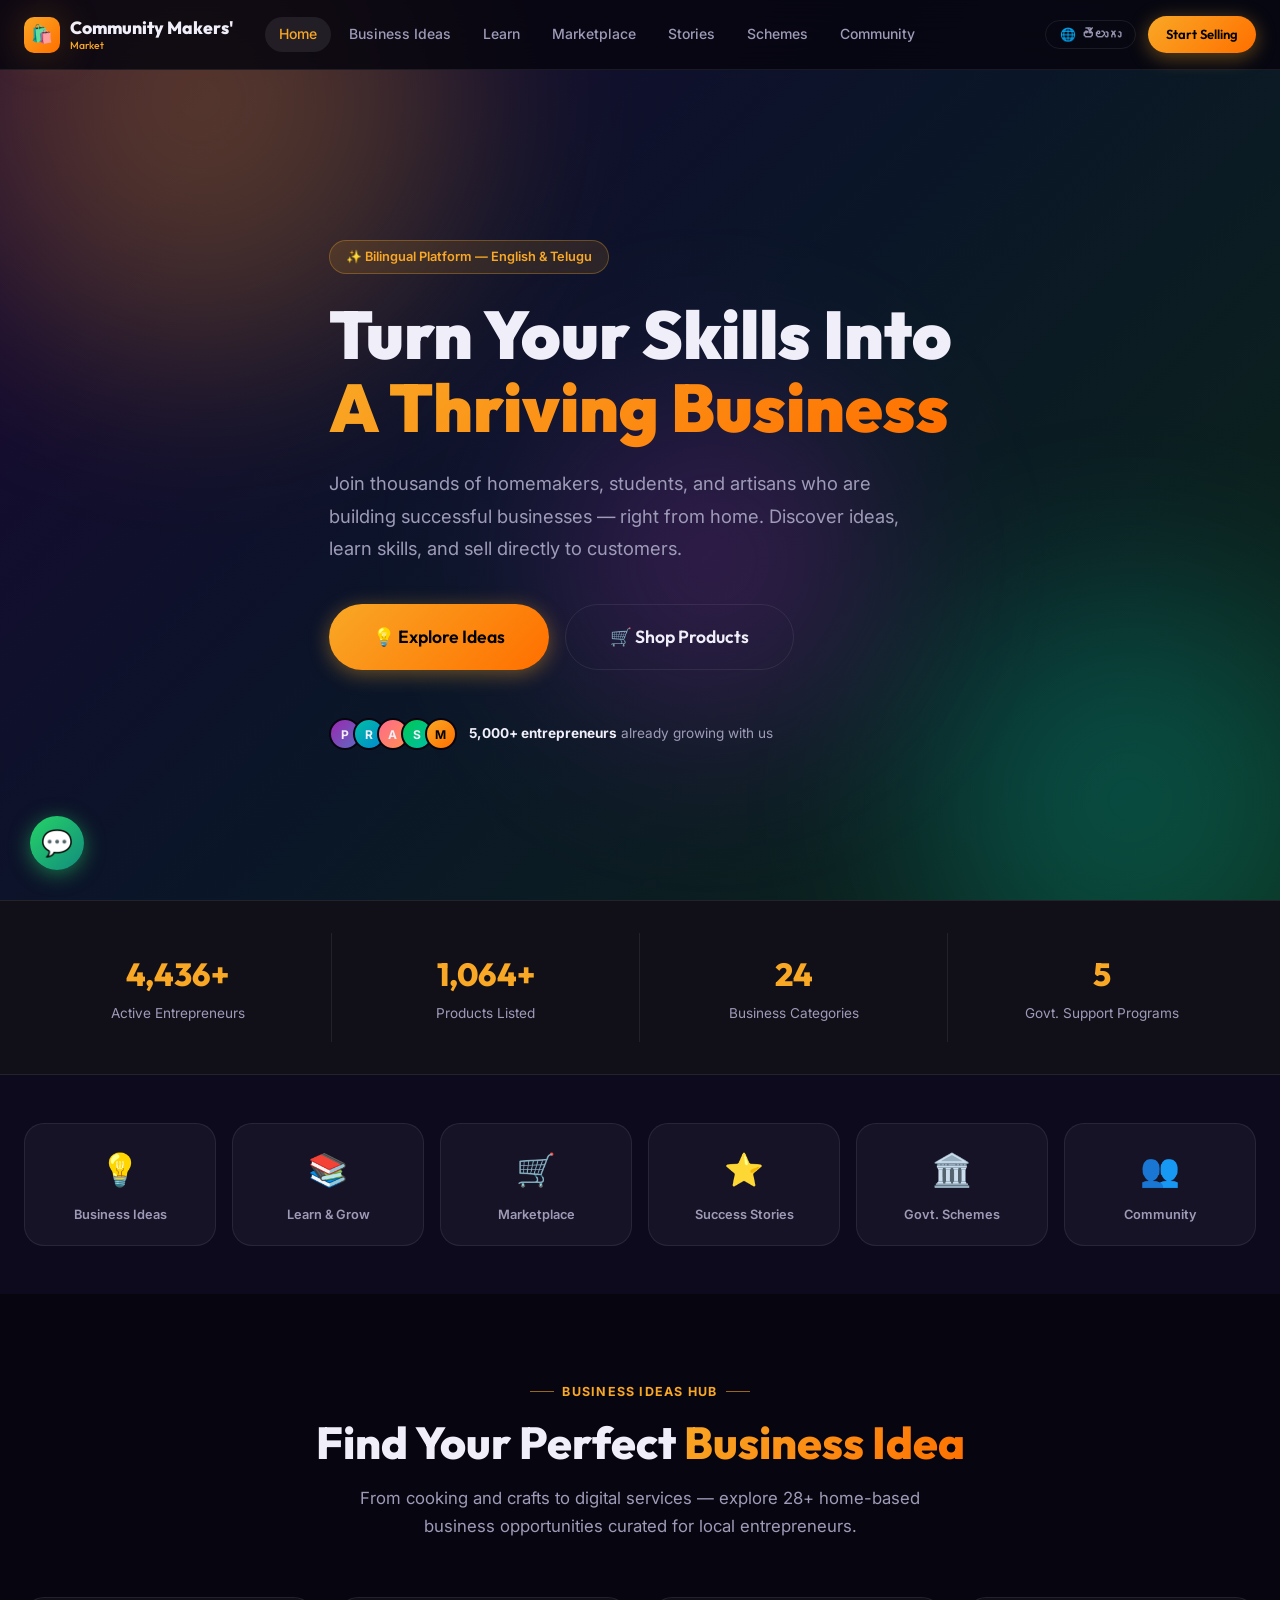
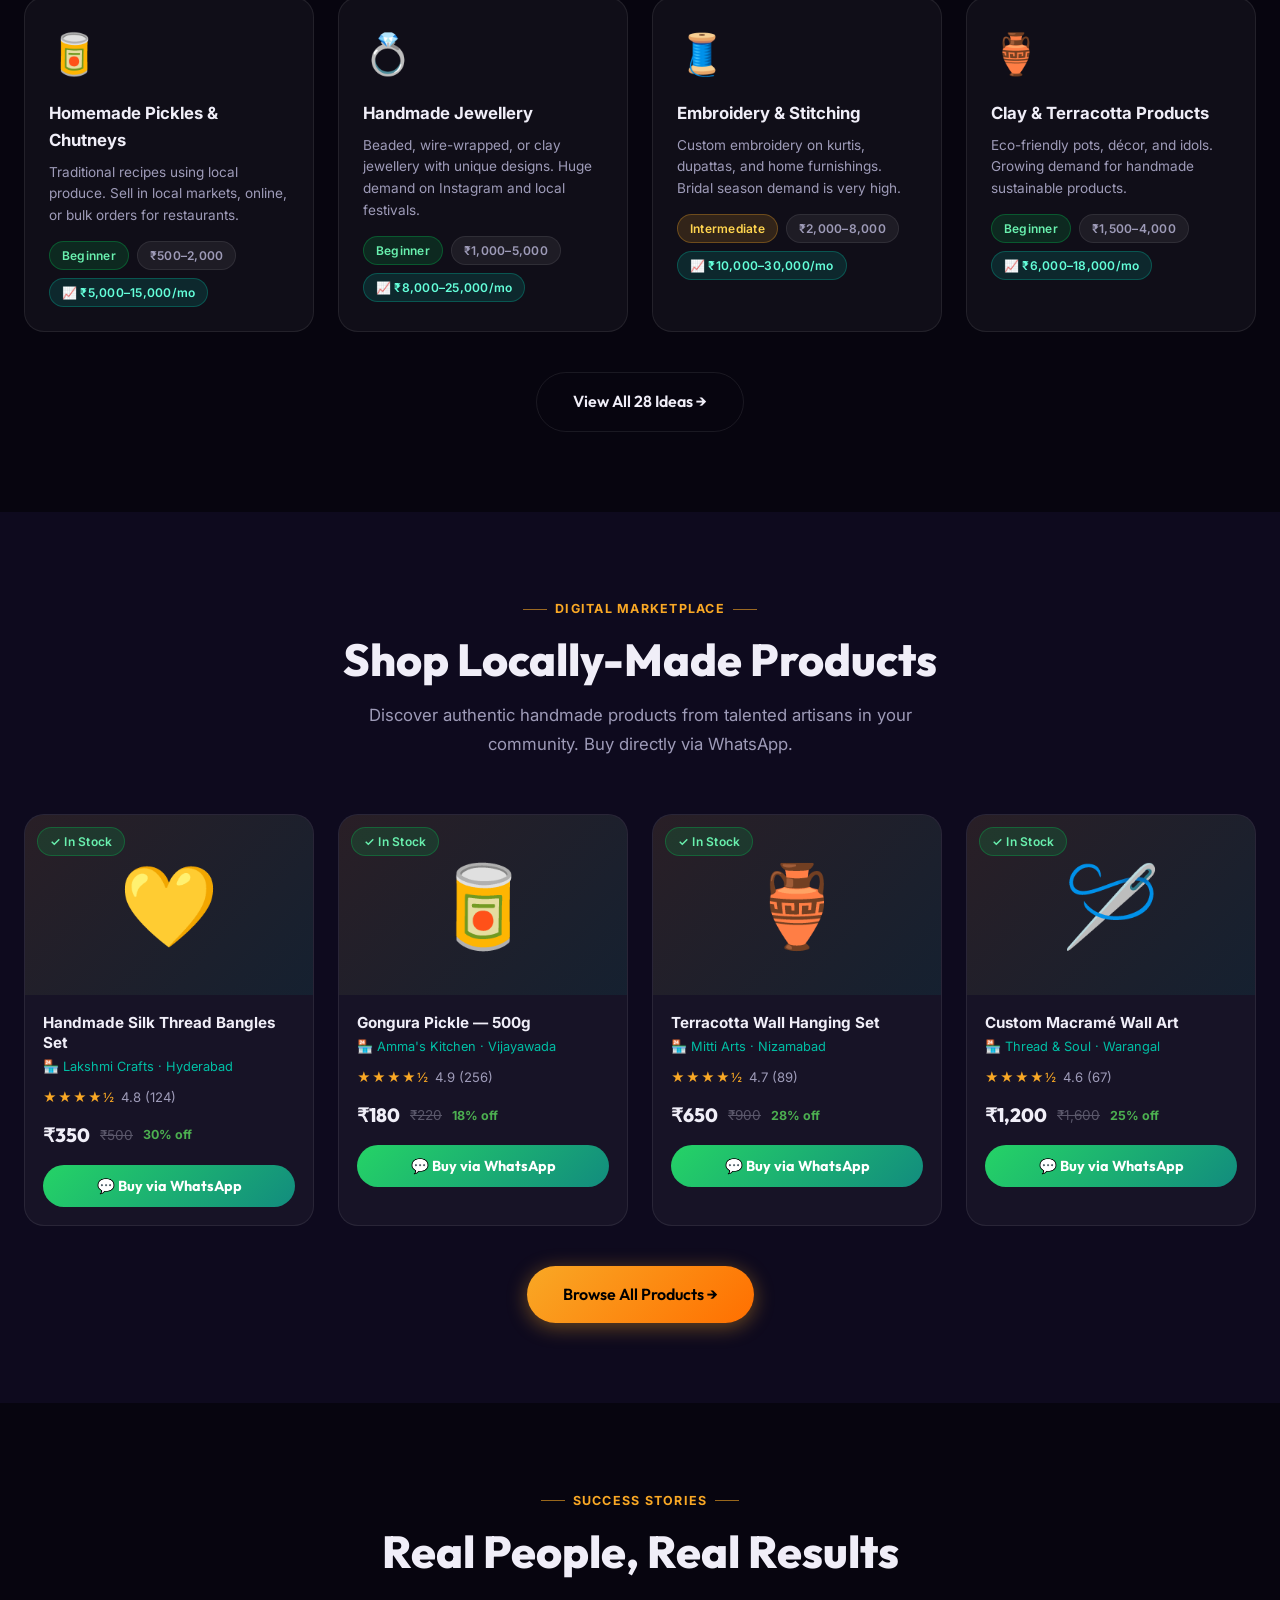
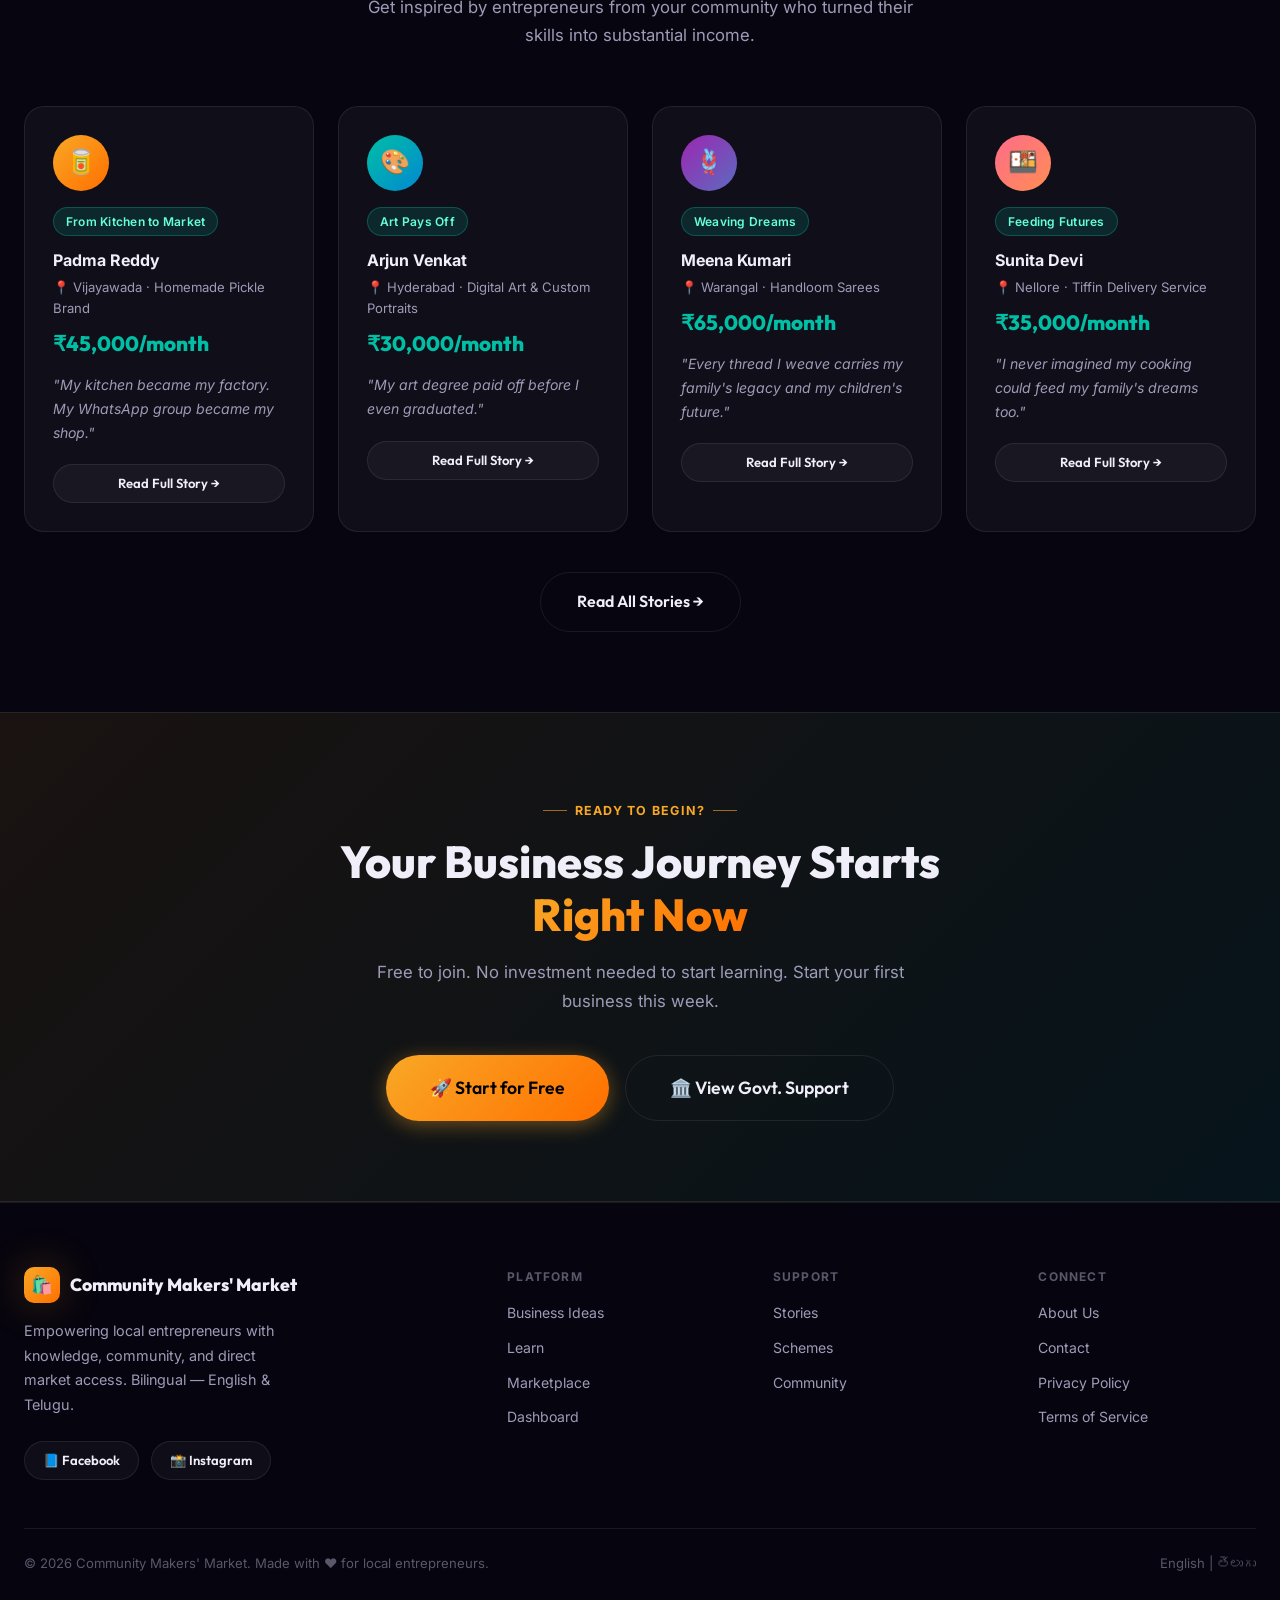
==== index.html @ 10193145 "🚀 Initial commit: Community Makers' Market v1.0 - Full bilingual EN/TE platform with language toggle" ====
<!DOCTYPE html>
<html lang="en">
<head>
  <meta charset="UTF-8" />
  <meta name="viewport" content="width=device-width, initial-scale=1.0" />
  <title>Community Makers' Market — Empowering Local Entrepreneurs</title>
  <meta name="description" content="A bilingual (English & Telugu) platform empowering homemakers, students and artisans to turn their skills into thriving businesses. Explore ideas, learn, and sell locally-made products." />
  <link rel="stylesheet" href="css/style.css" />
  <style>
    /* ── HOME-SPECIFIC ─ */
    .hero-content { position: relative; z-index: 2; padding: 100px 0 80px; }
    .hero-badge {
      display: inline-flex; align-items: center; gap: 8px;
      background: rgba(249,168,37,0.12); border: 1px solid rgba(249,168,37,0.3);
      border-radius: var(--radius-full); padding: 6px 16px;
      font-size: 0.8rem; font-weight: 600; color: var(--gold);
      margin-bottom: 24px; animation: fadeDown 0.6s ease;
    }
    @keyframes fadeDown { from { opacity:0; transform:translateY(-20px); } to { opacity:1; transform:translateY(0); } }
    .hero-title { font-size: clamp(2.4rem, 6vw, 4.2rem); font-weight: 900; line-height: 1.08; margin-bottom: 24px; animation: fadeUp 0.7s 0.1s ease both; }
    .hero-desc { font-size: 1.15rem; color: var(--text-secondary); max-width: 600px; line-height: 1.75; margin-bottom: 40px; animation: fadeUp 0.7s 0.2s ease both; }
    @keyframes fadeUp { from { opacity:0; transform:translateY(30px); } to { opacity:1; transform:translateY(0); } }
    .hero-actions { display: flex; gap: 16px; flex-wrap: wrap; animation: fadeUp 0.7s 0.3s ease both; }
    .hero-trust { display: flex; align-items: center; gap: 12px; margin-top: 48px; animation: fadeUp 0.7s 0.4s ease both; }
    .trust-avatars { display: flex; }
    .trust-avatar { width: 32px; height: 32px; border-radius: 50%; background: var(--grad-purple); border: 2px solid var(--bg-primary); display: grid; place-items: center; font-size: 0.75rem; font-weight: 700; margin-left: -8px; }
    .trust-avatar:first-child { margin-left: 0; }
    .trust-text { font-size: 0.85rem; color: var(--text-secondary); }
    .trust-text strong { color: var(--text-primary); }

    /* Feature nav cards */
    .feature-nav { background: var(--bg-secondary); padding: 48px 0; }
    .feature-nav-grid { display: grid; grid-template-columns: repeat(6, 1fr); gap: 16px; }
    .fnav-card {
      background: var(--bg-card); border: 1px solid var(--border);
      border-radius: var(--radius-lg); padding: 20px 16px; text-align: center;
      transition: var(--transition); text-decoration: none; display: block;
    }
    .fnav-card:hover { background: var(--bg-card-hover); border-color: var(--border-hover); transform: translateY(-4px); }
    .fnav-icon { font-size: 2rem; margin-bottom: 10px; display: block; }
    .fnav-label { font-size: 0.8rem; font-weight: 600; color: var(--text-secondary); }

    /* Featured ideas */
    .idea-tags { display: flex; gap: 6px; flex-wrap: wrap; }
    .idea-tag { font-size: 0.72rem; padding: 2px 8px; border-radius: var(--radius-full); background: rgba(255,255,255,0.05); color: var(--text-muted); }

    /* Story card */
    .story-card {
      background: var(--bg-card); border: 1px solid var(--border);
      border-radius: var(--radius-lg); padding: 28px; transition: var(--transition);
    }
    .story-card:hover { transform: translateY(-4px); box-shadow: var(--shadow-card); border-color: var(--border-hover); }
    .story-avatar { width: 56px; height: 56px; border-radius: 50%; background: var(--grad-purple); display: grid; place-items: center; font-size: 1.5rem; margin-bottom: 16px; }
    .story-income { font-size: 1.3rem; font-weight: 800; color: var(--teal); font-family: var(--font-heading); }
    .story-quote { font-size: 0.88rem; color: var(--text-secondary); line-height: 1.7; margin: 12px 0; font-style: italic; }

    /* CTA section */
    .cta-section {
      background: linear-gradient(135deg, rgba(249,168,37,0.08) 0%, rgba(0,191,165,0.08) 100%);
      border-top: 1px solid var(--border);
      border-bottom: 1px solid var(--border);
      text-align: center; padding: 80px 0;
    }

    @media (max-width: 1024px) { .feature-nav-grid { grid-template-columns: repeat(3, 1fr); } }
    @media (max-width: 600px)  { .feature-nav-grid { grid-template-columns: repeat(2, 1fr); } .hero-content { padding: 60px 0 40px; } }
  </style>
</head>
<body>

<!-- NAVBAR -->
<nav class="navbar" id="navbar">
  <div class="nav-inner">
    <a href="index.html" class="nav-logo">
      <div class="nav-logo-icon">🛍️</div>
      <div>
        <span class="nav-logo-text">Community Makers'</span>
        <span class="nav-logo-sub">Market</span>
      </div>
    </a>
    <div class="nav-links">
      <a href="index.html" class="nav-link active" data-i18n="nav.home">Home</a>
      <a href="pages/ideas.html" class="nav-link" data-i18n="nav.ideas">Business Ideas</a>
      <a href="pages/learn.html" class="nav-link" data-i18n="nav.learn">Learn</a>
      <a href="pages/marketplace.html" class="nav-link" data-i18n="nav.market">Marketplace</a>
      <a href="pages/stories.html" class="nav-link" data-i18n="nav.stories">Stories</a>
      <a href="pages/schemes.html" class="nav-link" data-i18n="nav.schemes">Schemes</a>
      <a href="pages/community.html" class="nav-link" data-i18n="nav.community">Community</a>
    </div>
    <div class="nav-actions">
      <button class="lang-toggle">🌐 <span class="lang-text">తెలుగు</span></button>
      <a href="pages/marketplace.html" class="btn btn-primary btn-sm" data-i18n="nav.cta">Start Selling</a>
    </div>
    <button class="hamburger" aria-label="Menu">
      <span></span><span></span><span></span>
    </button>
  </div>
</nav>

<!-- MOBILE MENU -->
<div class="mobile-menu">
  <a href="index.html" data-i18n="mnav.home">🏠 Home</a>
  <a href="pages/ideas.html" data-i18n="mnav.ideas">💡 Business Ideas</a>
  <a href="pages/learn.html" data-i18n="mnav.learn">📚 Learn</a>
  <a href="pages/marketplace.html" data-i18n="mnav.market">🛒 Marketplace</a>
  <a href="pages/stories.html" data-i18n="mnav.stories">⭐ Stories</a>
  <a href="pages/schemes.html" data-i18n="mnav.schemes">🏛️ Schemes</a>
  <a href="pages/community.html" data-i18n="mnav.community">👥 Community</a>
  <a href="pages/dashboard.html" data-i18n="mnav.dashboard">📊 Dashboard</a>
</div>

<!-- HERO -->
<section class="hero">
  <div class="hero-bg-orbs">
    <div class="orb orb-1"></div>
    <div class="orb orb-2"></div>
    <div class="orb orb-3"></div>
  </div>
  <div class="container">
    <div class="hero-content">
      <div class="hero-badge" data-i18n="home.hero.badge">✨ Bilingual Platform — English & Telugu</div>
      <h1 class="hero-title">
        <span data-i18n="home.hero.title1">Turn Your Skills Into</span><br>
        <span class="text-gradient-gold" data-i18n="home.hero.title2">A Thriving Business</span>
      </h1>
      <p class="hero-desc" data-i18n="home.hero.desc">
        Join thousands of homemakers, students, and artisans who are building successful businesses — right from home. Discover ideas, learn skills, and sell directly to customers.
      </p>
      <div class="hero-actions">
        <a href="pages/ideas.html" class="btn btn-primary btn-xl" data-i18n="btn.explore.ideas">💡 Explore Ideas</a>
        <a href="pages/marketplace.html" class="btn btn-secondary btn-xl" data-i18n="btn.shop.products">🛒 Shop Products</a>
      </div>
      <div class="hero-trust">
        <div class="trust-avatars">
          <div class="trust-avatar">P</div>
          <div class="trust-avatar" style="background:var(--grad-teal)">R</div>
          <div class="trust-avatar" style="background:var(--grad-rose)">A</div>
          <div class="trust-avatar" style="background:var(--grad-green)">S</div>
          <div class="trust-avatar" style="background:var(--grad-gold);color:#000">M</div>
        </div>
        <p class="trust-text"><strong data-i18n="home.trust.count">5,000+ entrepreneurs</strong> <span data-i18n="home.trust.label">already growing with us</span></p>
      </div>
    </div>
  </div>
</section>

<!-- STATS BAR -->
<div class="stats-bar">
  <div class="container">
    <div class="stats-grid">
      <div class="stat-item">
        <span class="stat-value" data-count="5000" data-suffix="+">0</span>
        <span class="stat-label" data-i18n="home.stats.users">Active Entrepreneurs</span>
      </div>
      <div class="stat-item">
        <span class="stat-value" data-count="1200" data-suffix="+">0</span>
        <span class="stat-label" data-i18n="home.stats.products">Products Listed</span>
      </div>
      <div class="stat-item">
        <span class="stat-value" data-count="28" data-suffix="">0</span>
        <span class="stat-label" data-i18n="home.stats.categories">Business Categories</span>
      </div>
      <div class="stat-item">
        <span class="stat-value" data-count="6" data-suffix="">0</span>
        <span class="stat-label" data-i18n="home.stats.schemes">Govt. Support Programs</span>
      </div>
    </div>
  </div>
</div>

<!-- FEATURE NAV -->
<div class="feature-nav">
  <div class="container">
    <div class="feature-nav-grid">
      <a href="pages/ideas.html" class="fnav-card">
        <span class="fnav-icon">💡</span>
        <div class="fnav-label" data-i18n="home.fnav.ideas">Business Ideas</div>
      </a>
      <a href="pages/learn.html" class="fnav-card">
        <span class="fnav-icon">📚</span>
        <div class="fnav-label" data-i18n="home.fnav.learn">Learn & Grow</div>
      </a>
      <a href="pages/marketplace.html" class="fnav-card">
        <span class="fnav-icon">🛒</span>
        <div class="fnav-label" data-i18n="home.fnav.market">Marketplace</div>
      </a>
      <a href="pages/stories.html" class="fnav-card">
        <span class="fnav-icon">⭐</span>
        <div class="fnav-label" data-i18n="home.fnav.stories">Success Stories</div>
      </a>
      <a href="pages/schemes.html" class="fnav-card">
        <span class="fnav-icon">🏛️</span>
        <div class="fnav-label" data-i18n="home.fnav.schemes">Govt. Schemes</div>
      </a>
      <a href="pages/community.html" class="fnav-card">
        <span class="fnav-icon">👥</span>
        <div class="fnav-label" data-i18n="home.fnav.community">Community</div>
      </a>
    </div>
  </div>
</div>

<!-- FEATURED IDEAS -->
<section class="section">
  <div class="container">
    <div class="section-header reveal">
      <div class="section-eyebrow" data-i18n="home.ideas.eyebrow">Business Ideas Hub</div>
      <h2 class="section-title"><span data-i18n="home.ideas.title1">Find Your Perfect</span> <span class="text-gradient-gold" data-i18n="home.ideas.title2">Business Idea</span></h2>
      <p class="section-desc" data-i18n="home.ideas.desc">From cooking and crafts to digital services — explore 28+ home-based business opportunities curated for local entrepreneurs.</p>
    </div>
    <div class="grid-4" id="featured-ideas">
      <!-- Rendered by JS -->
    </div>
    <div style="text-align:center; margin-top:40px;" class="reveal">
      <a href="pages/ideas.html" class="btn btn-secondary btn-lg" data-i18n="btn.view.ideas">View All 28 Ideas →</a>
    </div>
  </div>
</section>

<!-- FEATURED PRODUCTS -->
<section class="section" style="background:var(--bg-secondary);">
  <div class="container">
    <div class="section-header reveal">
      <div class="section-eyebrow" data-i18n="home.market.eyebrow">Digital Marketplace</div>
      <h2 class="section-title" data-i18n="home.market.title">Shop Locally-Made Products</h2>
      <p class="section-desc" data-i18n="home.market.desc">Discover authentic handmade products from talented artisans in your community. Buy directly via WhatsApp.</p>
    </div>
    <div class="grid-4" id="featured-products">
      <!-- Rendered by JS -->
    </div>
    <div style="text-align:center; margin-top:40px;" class="reveal">
      <a href="pages/marketplace.html" class="btn btn-primary btn-lg" data-i18n="btn.browse.all">Browse All Products →</a>
    </div>
  </div>
</section>

<!-- SUCCESS STORIES -->
<section class="section">
  <div class="container">
    <div class="section-header reveal">
      <div class="section-eyebrow" data-i18n="home.stories.eyebrow">Success Stories</div>
      <h2 class="section-title" data-i18n="home.stories.title">Real People, Real Results</h2>
      <p class="section-desc" data-i18n="home.stories.desc">Get inspired by entrepreneurs from your community who turned their skills into substantial income.</p>
    </div>
    <div class="grid-4" id="featured-stories">
      <!-- Rendered by JS -->
    </div>
    <div style="text-align:center; margin-top:40px;" class="reveal">
      <a href="pages/stories.html" class="btn btn-secondary btn-lg" data-i18n="btn.read.stories">Read All Stories →</a>
    </div>
  </div>
</section>

<!-- CTA -->
<div class="cta-section">
  <div class="container">
    <div class="reveal">
      <div class="section-eyebrow" style="justify-content:center;" data-i18n="home.cta.eyebrow">Ready to Begin?</div>
      <h2 class="section-title" style="margin-bottom:16px;"><span data-i18n="home.cta.title1">Your Business Journey Starts</span><br><span class="text-gradient-gold" data-i18n="home.cta.title2">Right Now</span></h2>
      <p class="section-desc" style="margin-bottom:40px;" data-i18n="home.cta.desc">Free to join. No investment needed to start learning. Start your first business this week.</p>
      <div style="display:flex; gap:16px; justify-content:center; flex-wrap:wrap;">
        <a href="pages/ideas.html" class="btn btn-primary btn-xl" data-i18n="btn.start.free">🚀 Start for Free</a>
        <a href="pages/schemes.html" class="btn btn-secondary btn-xl" data-i18n="btn.govt.support">🏛️ View Govt. Support</a>
      </div>
    </div>
  </div>
</div>

<!-- FOOTER -->
<footer class="footer">
  <div class="container">
    <div class="footer-grid">
      <div>
        <a href="index.html" class="nav-logo" style="margin-bottom:0">
          <div class="nav-logo-icon">🛍️</div>
          <div>
            <span class="nav-logo-text">Community Makers' Market</span>
          </div>
        </a>
        <p class="footer-brand-desc" data-i18n="footer.brand.desc">Empowering local entrepreneurs with knowledge, community, and direct market access. Bilingual — English & Telugu.</p>
        <div style="display:flex; gap:12px;">
          <a href="#" class="btn btn-ghost btn-sm">📘 Facebook</a>
          <a href="#" class="btn btn-ghost btn-sm">📸 Instagram</a>
        </div>
      </div>
      <div>
        <div class="footer-heading" data-i18n="footer.platform">Platform</div>
        <div class="footer-links">
          <a href="pages/ideas.html" data-i18n="nav.ideas">Business Ideas</a>
          <a href="pages/learn.html" data-i18n="nav.learn">Learning Hub</a>
          <a href="pages/marketplace.html" data-i18n="nav.market">Marketplace</a>
          <a href="pages/dashboard.html" data-i18n="nav.dashboard">Dashboard</a>
        </div>
      </div>
      <div>
        <div class="footer-heading" data-i18n="footer.support">Support</div>
        <div class="footer-links">
          <a href="pages/stories.html" data-i18n="nav.stories">Success Stories</a>
          <a href="pages/schemes.html" data-i18n="nav.schemes">Govt. Schemes</a>
          <a href="pages/community.html" data-i18n="nav.community">Community Forum</a>
        </div>
      </div>
      <div>
        <div class="footer-heading" data-i18n="footer.connect">Connect</div>
        <div class="footer-links">
          <a href="#">About Us</a>
          <a href="#">Contact</a>
          <a href="#">Privacy Policy</a>
          <a href="#">Terms of Service</a>
        </div>
      </div>
    </div>
    <div class="footer-bottom">
      <span data-i18n="footer.copy">© 2026 Community Makers' Market. Made with ❤️ for local entrepreneurs.</span>
      <span data-i18n="footer.lang">English | తెలుగు</span>
    </div>
  </div>
</footer>

<!-- WA FLOAT -->
<a href="https://wa.me/919000000000?text=Hello%20Community%20Makers%20Market!%20I%20need%20help." target="_blank" class="wa-float" title="Chat with us on WhatsApp">💬</a>

<script src="js/translations.js"></script>
<script src="js/data.js"></script>
<script src="js/main.js"></script>
<script>
const diffBadgeClass = { beginner: 'badge-green', intermediate: 'badge-gold', advanced: 'badge-rose' };
const storyGrads = ['var(--grad-gold)','var(--grad-teal)','var(--grad-purple)','var(--grad-rose)'];

function renderHomeIdeas() {
  const c = document.getElementById('featured-ideas'); c.innerHTML = '';
  CMM_DATA.businessIdeas.slice(0,4).forEach((idea,i) => {
    const diffLabel = CMM.t('badge.'+idea.difficulty) || idea.difficulty;
    c.innerHTML += `
      <a href="pages/ideas.html" class="idea-card reveal reveal-delay-${i+1}" style="text-decoration:none;">
        <div class="idea-icon">${idea.icon}</div>
        <div class="idea-title">${idea.title}</div>
        <div class="idea-desc">${idea.desc}</div>
        <div class="idea-meta">
          <span class="badge ${diffBadgeClass[idea.difficulty]}">${diffLabel}</span>
          <span class="badge badge-muted">${idea.investment}</span>
          <span class="badge badge-teal">📈 ${idea.profit}</span>
        </div>
      </a>`;
  });
}

function renderHomeProducts() {
  const c = document.getElementById('featured-products'); c.innerHTML = '';
  CMM_DATA.products.slice(0,4).forEach((p,i) => {
    const disc = Math.round((1-p.price/p.originalPrice)*100);
    const stars = '★'.repeat(Math.floor(p.rating))+(p.rating%1>=0.5?'½':'');
    const inStock = CMM.t('badge.in.stock');
    const buyBtn = CMM.t('btn.buy.whatsapp');
    const offLabel = CMM.t('market.off') || 'off';
    c.innerHTML += `
      <div class="product-card reveal reveal-delay-${i+1}">
        <div class="product-image">
          <span>${p.emoji}</span>
          <span class="product-badge badge badge-green">${inStock}</span>
        </div>
        <div class="product-body">
          <div class="product-name">${p.name}</div>
          <div class="product-seller">🏪 ${p.seller} · ${p.location}</div>
          <div class="product-rating"><span class="stars">${stars}</span>${p.rating} (${p.reviews})</div>
          <div class="product-price-row">
            <span class="price-current">₹${p.price.toLocaleString('en-IN')}</span>
            <span class="price-original">₹${p.originalPrice.toLocaleString('en-IN')}</span>
            <span class="price-discount">${disc}% ${offLabel}</span>
          </div>
          <button class="btn btn-whatsapp" style="width:100%" onclick="CMM.openWhatsApp('${p.sellerPhone}','${p.name}','${p.seller}',${p.price})">
            ${buyBtn}
          </button>
        </div>
      </div>`;
  });
}

function renderHomeStories() {
  const c = document.getElementById('featured-stories'); c.innerHTML = '';
  const readStory = CMM.t('btn.read.full') || 'Read Story →';
  CMM_DATA.stories.forEach((s,i) => {
    c.innerHTML += `
      <div class="story-card reveal reveal-delay-${i+1}">
        <div class="story-avatar" style="background:${storyGrads[i]}">${s.emoji}</div>
        <div class="badge badge-teal" style="margin-bottom:12px">${s.tag}</div>
        <div style="font-weight:700;font-size:1rem;margin-bottom:4px">${s.name}</div>
        <div style="font-size:0.82rem;color:var(--text-secondary);margin-bottom:8px">📍 ${s.location} · ${s.business}</div>
        <div class="story-income">${s.income}</div>
        <p class="story-quote">"${s.quote}"</p>
        <a href="pages/stories.html" class="btn btn-ghost btn-sm" style="width:100%;margin-top:8px">${readStory}</a>
      </div>`;
  });
}

function renderAll() {
  renderHomeIdeas(); renderHomeProducts(); renderHomeStories();
  CMM.observeNewRevealElements();
}

window.CMM_RERENDER = function(lang) { renderAll(); };
renderAll();
</script>
</body>
</html>
---- css/style.css ----
/* =============================================
   COMMUNITY MAKERS' MARKET — GLOBAL STYLES
   ============================================= */

@import url('https://fonts.googleapis.com/css2?family=Outfit:wght@300;400;500;600;700;800;900&family=Inter:wght@300;400;500;600&display=swap');

/* ── DESIGN TOKENS ─────────────────────────── */
:root {
  --bg-primary:    #07050F;
  --bg-secondary:  #0E0A1E;
  --bg-card:       rgba(255,255,255,0.04);
  --bg-card-hover: rgba(255,255,255,0.08);
  --border:        rgba(255,255,255,0.08);
  --border-hover:  rgba(255,255,255,0.18);

  --gold:    #F9A825;
  --gold-lt: #FFD54F;
  --teal:    #00BFA5;
  --teal-lt: #64FFDA;
  --rose:    #FF6B8A;
  --purple:  #9C27B0;
  --indigo:  #5C6BC0;

  --grad-hero:    linear-gradient(135deg, #1a0533 0%, #0a1628 50%, #0d2618 100%);
  --grad-gold:    linear-gradient(135deg, #F9A825, #FF6F00);
  --grad-teal:    linear-gradient(135deg, #00BFA5, #0288D1);
  --grad-purple:  linear-gradient(135deg, #9C27B0, #5C6BC0);
  --grad-rose:    linear-gradient(135deg, #FF6B8A, #FF8E53);
  --grad-green:   linear-gradient(135deg, #00C853, #00BFA5);

  --text-primary:   #F0EEF8;
  --text-secondary: #9E9BB8;
  --text-muted:     #5A576A;

  --font-heading: 'Outfit', sans-serif;
  --font-body:    'Inter', sans-serif;

  --radius-sm:  8px;
  --radius-md:  14px;
  --radius-lg:  20px;
  --radius-xl:  28px;
  --radius-full: 9999px;

  --shadow-glow-gold:   0 0 40px rgba(249,168,37,0.25);
  --shadow-glow-teal:   0 0 40px rgba(0,191,165,0.25);
  --shadow-card:        0 8px 32px rgba(0,0,0,0.4);

  --transition: all 0.3s cubic-bezier(0.4, 0, 0.2, 1);
  --transition-fast: all 0.15s ease;

  --nav-height: 70px;
}

/* ── RESET ──────────────────────────────────── */
*, *::before, *::after { box-sizing: border-box; margin: 0; padding: 0; }

html { scroll-behavior: smooth; font-size: 16px; }

body {
  font-family: var(--font-body);
  background: var(--bg-primary);
  color: var(--text-primary);
  min-height: 100vh;
  line-height: 1.6;
  overflow-x: hidden;
}

img { max-width: 100%; display: block; }
a { text-decoration: none; color: inherit; }
button { cursor: pointer; border: none; background: none; font-family: inherit; }
ul, ol { list-style: none; }
input, textarea, select { font-family: inherit; }

/* ── TYPOGRAPHY ─────────────────────────────── */
h1, h2, h3, h4, h5, h6 { font-family: var(--font-heading); font-weight: 700; line-height: 1.2; }

.text-gradient-gold   { background: var(--grad-gold);   -webkit-background-clip: text; -webkit-text-fill-color: transparent; background-clip: text; }
.text-gradient-teal   { background: var(--grad-teal);   -webkit-background-clip: text; -webkit-text-fill-color: transparent; background-clip: text; }
.text-gradient-purple { background: var(--grad-purple); -webkit-background-clip: text; -webkit-text-fill-color: transparent; background-clip: text; }

/* ── LAYOUT ─────────────────────────────────── */
.container { max-width: 1280px; margin: 0 auto; padding: 0 24px; }
.section { padding: 80px 0; }
.section-sm { padding: 48px 0; }

/* ── SCROLLBAR ───────────────────────────────── */
::-webkit-scrollbar { width: 6px; }
::-webkit-scrollbar-track { background: var(--bg-secondary); }
::-webkit-scrollbar-thumb { background: var(--indigo); border-radius: 3px; }

/* =============================================
   NAVIGATION
   ============================================= */
.navbar {
  position: fixed;
  top: 0; left: 0; right: 0;
  height: var(--nav-height);
  z-index: 1000;
  background: rgba(7,5,15,0.85);
  backdrop-filter: blur(20px);
  -webkit-backdrop-filter: blur(20px);
  border-bottom: 1px solid var(--border);
  transition: var(--transition);
}

.navbar.scrolled {
  background: rgba(7,5,15,0.97);
  box-shadow: 0 4px 30px rgba(0,0,0,0.5);
}

.nav-inner {
  max-width: 1280px;
  margin: 0 auto;
  padding: 0 24px;
  height: 100%;
  display: flex;
  align-items: center;
  gap: 32px;
}

.nav-logo {
  display: flex;
  align-items: center;
  gap: 10px;
  font-family: var(--font-heading);
  font-weight: 800;
  font-size: 1.1rem;
  flex-shrink: 0;
}

.nav-logo-icon {
  width: 36px; height: 36px;
  background: var(--grad-gold);
  border-radius: 10px;
  display: grid;
  place-items: center;
  font-size: 1.1rem;
  box-shadow: var(--shadow-glow-gold);
}

.nav-logo-text { color: var(--text-primary); }
.nav-logo-sub  { color: var(--gold); font-size: 0.65rem; font-weight: 500; display: block; margin-top: -4px; }

.nav-links {
  display: flex;
  align-items: center;
  gap: 4px;
  flex: 1;
}

.nav-link {
  padding: 6px 14px;
  border-radius: var(--radius-full);
  font-size: 0.875rem;
  font-weight: 500;
  color: var(--text-secondary);
  transition: var(--transition-fast);
}

.nav-link:hover, .nav-link.active {
  color: var(--text-primary);
  background: var(--bg-card-hover);
}

.nav-link.active { color: var(--gold); }

.nav-actions {
  display: flex;
  align-items: center;
  gap: 12px;
  margin-left: auto;
}

.lang-toggle {
  display: flex;
  align-items: center;
  gap: 6px;
  padding: 6px 14px;
  border-radius: var(--radius-full);
  border: 1px solid var(--border);
  font-size: 0.8rem;
  font-weight: 600;
  color: var(--text-secondary);
  transition: var(--transition-fast);
  cursor: pointer;
  background: transparent;
}

.lang-toggle:hover { border-color: var(--gold); color: var(--gold); }

.hamburger {
  display: none;
  flex-direction: column;
  gap: 5px;
  padding: 8px;
  cursor: pointer;
}

.hamburger span {
  display: block;
  width: 22px; height: 2px;
  background: var(--text-secondary);
  border-radius: 2px;
  transition: var(--transition-fast);
}

/* Mobile nav */
.mobile-menu {
  display: none;
  position: fixed;
  top: var(--nav-height);
  left: 0; right: 0;
  background: rgba(7,5,15,0.98);
  backdrop-filter: blur(20px);
  border-bottom: 1px solid var(--border);
  padding: 16px 24px 24px;
  z-index: 999;
  flex-direction: column;
  gap: 4px;
}

.mobile-menu.open { display: flex; }

.mobile-menu a {
  padding: 12px 16px;
  border-radius: var(--radius-md);
  font-weight: 500;
  color: var(--text-secondary);
  transition: var(--transition-fast);
}

.mobile-menu a:hover { color: var(--text-primary); background: var(--bg-card); }

/* =============================================
   BUTTONS
   ============================================= */
.btn {
  display: inline-flex;
  align-items: center;
  justify-content: center;
  gap: 8px;
  padding: 12px 24px;
  border-radius: var(--radius-full);
  font-size: 0.9rem;
  font-weight: 600;
  font-family: var(--font-heading);
  transition: var(--transition);
  white-space: nowrap;
  cursor: pointer;
  border: none;
}

.btn-primary {
  background: var(--grad-gold);
  color: #000;
  box-shadow: 0 4px 20px rgba(249,168,37,0.4);
}
.btn-primary:hover {
  transform: translateY(-2px);
  box-shadow: 0 8px 30px rgba(249,168,37,0.55);
}

.btn-secondary {
  background: transparent;
  color: var(--text-primary);
  border: 1.5px solid var(--border);
}
.btn-secondary:hover {
  border-color: var(--gold);
  color: var(--gold);
  transform: translateY(-2px);
}

.btn-teal {
  background: var(--grad-teal);
  color: #000;
  font-weight: 700;
}
.btn-teal:hover {
  transform: translateY(-2px);
  box-shadow: var(--shadow-glow-teal);
}

.btn-ghost {
  background: var(--bg-card);
  color: var(--text-primary);
  border: 1px solid var(--border);
}
.btn-ghost:hover {
  background: var(--bg-card-hover);
  border-color: var(--border-hover);
}

.btn-whatsapp {
  background: linear-gradient(135deg, #25D366, #128C7E);
  color: #fff;
  font-weight: 700;
}
.btn-whatsapp:hover {
  transform: translateY(-2px);
  box-shadow: 0 8px 25px rgba(37,211,102,0.4);
}

.btn-sm { padding: 8px 18px; font-size: 0.82rem; }
.btn-lg { padding: 16px 36px; font-size: 1rem; }
.btn-xl { padding: 18px 44px; font-size: 1.1rem; }

/* =============================================
   CARDS
   ============================================= */
.card {
  background: var(--bg-card);
  border: 1px solid var(--border);
  border-radius: var(--radius-lg);
  padding: 24px;
  transition: var(--transition);
  position: relative;
  overflow: hidden;
}

.card::before {
  content: '';
  position: absolute;
  top: 0; left: 0; right: 0;
  height: 1px;
  background: linear-gradient(90deg, transparent, rgba(255,255,255,0.15), transparent);
}

.card:hover {
  background: var(--bg-card-hover);
  border-color: var(--border-hover);
  transform: translateY(-4px);
  box-shadow: var(--shadow-card);
}

/* =============================================
   BADGES
   ============================================= */
.badge {
  display: inline-flex;
  align-items: center;
  gap: 4px;
  padding: 4px 12px;
  border-radius: var(--radius-full);
  font-size: 0.75rem;
  font-weight: 600;
  letter-spacing: 0.02em;
}

.badge-gold    { background: rgba(249,168,37,0.15); color: var(--gold-lt); border: 1px solid rgba(249,168,37,0.3); }
.badge-teal    { background: rgba(0,191,165,0.15); color: var(--teal-lt); border: 1px solid rgba(0,191,165,0.3); }
.badge-rose    { background: rgba(255,107,138,0.15); color: #FF6B8A; border: 1px solid rgba(255,107,138,0.3); }
.badge-purple  { background: rgba(156,39,176,0.15); color: #CE93D8; border: 1px solid rgba(156,39,176,0.3); }
.badge-green   { background: rgba(0,200,83,0.15); color: #69F0AE; border: 1px solid rgba(0,200,83,0.3); }
.badge-muted   { background: rgba(255,255,255,0.06); color: var(--text-secondary); border: 1px solid var(--border); }
.badge-whatsapp { background: rgba(37,211,102,0.15); color: #25D366; border: 1px solid rgba(37,211,102,0.3); }

/* =============================================
   SECTION HEADERS
   ============================================= */
.section-header {
  text-align: center;
  margin-bottom: 56px;
}

.section-eyebrow {
  display: inline-flex;
  align-items: center;
  gap: 8px;
  font-size: 0.78rem;
  font-weight: 700;
  letter-spacing: 0.1em;
  text-transform: uppercase;
  color: var(--gold);
  margin-bottom: 14px;
}

.section-eyebrow::before, .section-eyebrow::after {
  content: '';
  display: block;
  width: 24px; height: 1px;
  background: var(--gold);
  opacity: 0.6;
}

.section-title {
  font-size: clamp(1.8rem, 4vw, 2.8rem);
  font-weight: 800;
  margin-bottom: 14px;
}

.section-desc {
  font-size: 1.05rem;
  color: var(--text-secondary);
  max-width: 580px;
  margin: 0 auto;
  line-height: 1.7;
}

/* =============================================
   FILTER PILLS
   ============================================= */
.filter-bar {
  display: flex;
  flex-wrap: wrap;
  gap: 10px;
  margin-bottom: 36px;
}

.filter-pill {
  padding: 8px 18px;
  border-radius: var(--radius-full);
  font-size: 0.85rem;
  font-weight: 600;
  background: var(--bg-card);
  border: 1px solid var(--border);
  color: var(--text-secondary);
  cursor: pointer;
  transition: var(--transition-fast);
}

.filter-pill:hover, .filter-pill.active {
  background: rgba(249,168,37,0.12);
  border-color: rgba(249,168,37,0.4);
  color: var(--gold);
}

/* =============================================
   GRIDS
   ============================================= */
.grid-3 { display: grid; grid-template-columns: repeat(3, 1fr); gap: 24px; }
.grid-4 { display: grid; grid-template-columns: repeat(4, 1fr); gap: 24px; }
.grid-2 { display: grid; grid-template-columns: repeat(2, 1fr); gap: 24px; }

/* =============================================
   HERO
   ============================================= */
.hero {
  min-height: 100vh;
  background: var(--grad-hero);
  position: relative;
  display: flex;
  align-items: center;
  overflow: hidden;
  padding-top: var(--nav-height);
}

.hero-bg-orbs {
  position: absolute;
  inset: 0;
  pointer-events: none;
  overflow: hidden;
}

.orb {
  position: absolute;
  border-radius: 50%;
  filter: blur(80px);
  opacity: 0.35;
  animation: orbFloat 8s ease-in-out infinite;
}

.orb-1 { width: 600px; height: 600px; background: radial-gradient(circle, #F9A825, transparent); top: -200px; left: -100px; animation-delay: 0s; }
.orb-2 { width: 500px; height: 500px; background: radial-gradient(circle, #00BFA5, transparent); bottom: -150px; right: -100px; animation-delay: 3s; }
.orb-3 { width: 400px; height: 400px; background: radial-gradient(circle, #9C27B0, transparent); top: 40%; left: 40%; animation-delay: 5s; }

@keyframes orbFloat {
  0%, 100% { transform: translateY(0) scale(1); }
  50% { transform: translateY(-30px) scale(1.05); }
}

/* =============================================
   STATS BAR
   ============================================= */
.stats-bar {
  background: var(--bg-card);
  border-top: 1px solid var(--border);
  border-bottom: 1px solid var(--border);
  padding: 32px 0;
}

.stats-grid {
  display: grid;
  grid-template-columns: repeat(4, 1fr);
  gap: 0;
  text-align: center;
}

.stat-item {
  padding: 16px 24px;
  border-right: 1px solid var(--border);
}

.stat-item:last-child { border-right: none; }

.stat-value {
  font-family: var(--font-heading);
  font-size: 2rem;
  font-weight: 800;
  color: var(--gold);
  display: block;
}

.stat-label {
  font-size: 0.85rem;
  color: var(--text-secondary);
  margin-top: 4px;
}

/* =============================================
   PRODUCT CARD
   ============================================= */
.product-card {
  background: var(--bg-card);
  border: 1px solid var(--border);
  border-radius: var(--radius-lg);
  overflow: hidden;
  transition: var(--transition);
}

.product-card:hover {
  border-color: var(--border-hover);
  transform: translateY(-5px);
  box-shadow: var(--shadow-card);
}

.product-image {
  height: 180px;
  display: flex;
  align-items: center;
  justify-content: center;
  font-size: 5rem;
  background: linear-gradient(135deg, rgba(249,168,37,0.08), rgba(0,191,165,0.08));
  position: relative;
}

.product-badge {
  position: absolute;
  top: 12px;
  left: 12px;
}

.product-body { padding: 18px; }
.product-name { font-size: 0.95rem; font-weight: 700; margin-bottom: 4px; line-height: 1.3; }
.product-seller { font-size: 0.8rem; color: var(--teal); margin-bottom: 10px; }

.product-rating {
  display: flex;
  align-items: center;
  gap: 6px;
  font-size: 0.82rem;
  color: var(--text-secondary);
  margin-bottom: 12px;
}

.stars { color: var(--gold); letter-spacing: 1px; }

.product-price-row {
  display: flex;
  align-items: center;
  gap: 10px;
  margin-bottom: 14px;
}

.price-current { font-family: var(--font-heading); font-size: 1.2rem; font-weight: 800; color: var(--text-primary); }
.price-original { font-size: 0.85rem; color: var(--text-muted); text-decoration: line-through; }
.price-discount { font-size: 0.78rem; font-weight: 700; color: #4CAF50; }

/* =============================================
   IDEA CARD
   ============================================= */
.idea-card {
  background: var(--bg-card);
  border: 1px solid var(--border);
  border-radius: var(--radius-lg);
  padding: 24px;
  transition: var(--transition);
  cursor: pointer;
}

.idea-card:hover {
  background: var(--bg-card-hover);
  border-color: var(--border-hover);
  transform: translateY(-4px);
  box-shadow: var(--shadow-card);
}

.idea-icon { font-size: 2.5rem; margin-bottom: 14px; }
.idea-title { font-size: 1.05rem; font-weight: 700; margin-bottom: 8px; }
.idea-desc { font-size: 0.85rem; color: var(--text-secondary); line-height: 1.6; margin-bottom: 14px; }
.idea-meta { display: flex; gap: 8px; flex-wrap: wrap; }

/* =============================================
   MODAL
   ============================================= */
.modal-overlay {
  display: none;
  position: fixed;
  inset: 0;
  background: rgba(0,0,0,0.75);
  backdrop-filter: blur(8px);
  z-index: 2000;
  place-items: center;
  padding: 20px;
}

.modal-overlay.open { display: grid; }

.modal {
  background: #12102A;
  border: 1px solid var(--border-hover);
  border-radius: var(--radius-xl);
  padding: 36px;
  max-width: 540px;
  width: 100%;
  position: relative;
  animation: modalIn 0.3s cubic-bezier(0.34, 1.56, 0.64, 1);
}

@keyframes modalIn {
  from { transform: scale(0.85) translateY(20px); opacity: 0; }
  to   { transform: scale(1) translateY(0); opacity: 1; }
}

.modal-close {
  position: absolute;
  top: 16px; right: 16px;
  width: 32px; height: 32px;
  border-radius: 50%;
  background: var(--bg-card);
  border: 1px solid var(--border);
  color: var(--text-secondary);
  font-size: 1.1rem;
  display: grid;
  place-items: center;
  cursor: pointer;
  transition: var(--transition-fast);
}

.modal-close:hover { background: var(--bg-card-hover); color: var(--text-primary); }

/* =============================================
   TOAST
   ============================================= */
.toast-container {
  position: fixed;
  bottom: 24px;
  right: 24px;
  z-index: 3000;
  display: flex;
  flex-direction: column;
  gap: 12px;
}

.toast {
  background: #1E1B3A;
  border: 1px solid var(--border-hover);
  border-radius: var(--radius-md);
  padding: 14px 20px;
  font-size: 0.88rem;
  font-weight: 500;
  color: var(--text-primary);
  box-shadow: 0 8px 32px rgba(0,0,0,0.4);
  animation: toastIn 0.3s ease;
  max-width: 320px;
  display: flex;
  align-items: center;
  gap: 10px;
}

@keyframes toastIn {
  from { transform: translateX(100%); opacity: 0; }
  to   { transform: translateX(0); opacity: 1; }
}

/* =============================================
   FOOTER
   ============================================= */
.footer {
  background: #06040E;
  border-top: 1px solid var(--border);
  padding: 64px 0 32px;
}

.footer-grid {
  display: grid;
  grid-template-columns: 2fr 1fr 1fr 1fr;
  gap: 48px;
  margin-bottom: 48px;
}

.footer-brand-desc {
  font-size: 0.9rem;
  color: var(--text-secondary);
  line-height: 1.7;
  margin: 16px 0 24px;
  max-width: 280px;
}

.footer-heading {
  font-size: 0.75rem;
  font-weight: 700;
  letter-spacing: 0.1em;
  text-transform: uppercase;
  color: var(--text-muted);
  margin-bottom: 16px;
}

.footer-links {
  display: flex;
  flex-direction: column;
  gap: 12px;
}

.footer-links a {
  font-size: 0.88rem;
  color: var(--text-secondary);
  transition: var(--transition-fast);
}

.footer-links a:hover { color: var(--gold); }

.footer-bottom {
  border-top: 1px solid var(--border);
  padding-top: 24px;
  display: flex;
  align-items: center;
  justify-content: space-between;
  font-size: 0.82rem;
  color: var(--text-muted);
}

/* =============================================
   PROGRESS BAR
   ============================================= */
.progress-bar {
  height: 6px;
  background: rgba(255,255,255,0.08);
  border-radius: 3px;
  overflow: hidden;
}

.progress-fill {
  height: 100%;
  background: var(--grad-teal);
  border-radius: 3px;
  transition: width 0.6s ease;
}

/* =============================================
   SCROLL REVEAL
   ============================================= */
.reveal {
  opacity: 0;
  transform: translateY(30px);
  transition: opacity 0.6s ease, transform 0.6s ease;
}

.reveal.visible {
  opacity: 1;
  transform: translateY(0);
}

.reveal-delay-1 { transition-delay: 0.1s; }
.reveal-delay-2 { transition-delay: 0.2s; }
.reveal-delay-3 { transition-delay: 0.3s; }
.reveal-delay-4 { transition-delay: 0.4s; }

/* =============================================
   WHATSAPP FLOAT BUTTON
   ============================================= */
.wa-float {
  position: fixed;
  bottom: 30px;
  left: 30px;
  width: 54px; height: 54px;
  border-radius: 50%;
  background: linear-gradient(135deg, #25D366, #128C7E);
  display: flex;
  align-items: center;
  justify-content: center;
  font-size: 1.6rem;
  box-shadow: 0 4px 20px rgba(37,211,102,0.5);
  z-index: 900;
  transition: var(--transition);
  text-decoration: none;
}

.wa-float:hover {
  transform: scale(1.1);
  box-shadow: 0 8px 32px rgba(37,211,102,0.65);
}

/* =============================================
   RESPONSIVE
   ============================================= */
@media (max-width: 1024px) {
  .grid-4 { grid-template-columns: repeat(2, 1fr); }
  .grid-3 { grid-template-columns: repeat(2, 1fr); }
  .footer-grid { grid-template-columns: 1fr 1fr; gap: 32px; }
  .stats-grid { grid-template-columns: repeat(2, 1fr); }
  .stat-item:nth-child(2) { border-right: none; }
}

@media (max-width: 768px) {
  :root { --nav-height: 60px; }
  .nav-links { display: none; }
  .hamburger { display: flex; }
  .grid-3, .grid-2 { grid-template-columns: 1fr; }
  .grid-4 { grid-template-columns: repeat(2, 1fr); }
  .section { padding: 56px 0; }
  .container { padding: 0 16px; }
  .modal { padding: 24px; }
  .footer-grid { grid-template-columns: 1fr; gap: 24px; }
  .footer-bottom { flex-direction: column; gap: 8px; text-align: center; }
}

@media (max-width: 480px) {
  .grid-4 { grid-template-columns: 1fr; }
  .stats-grid { grid-template-columns: 1fr 1fr; }
}
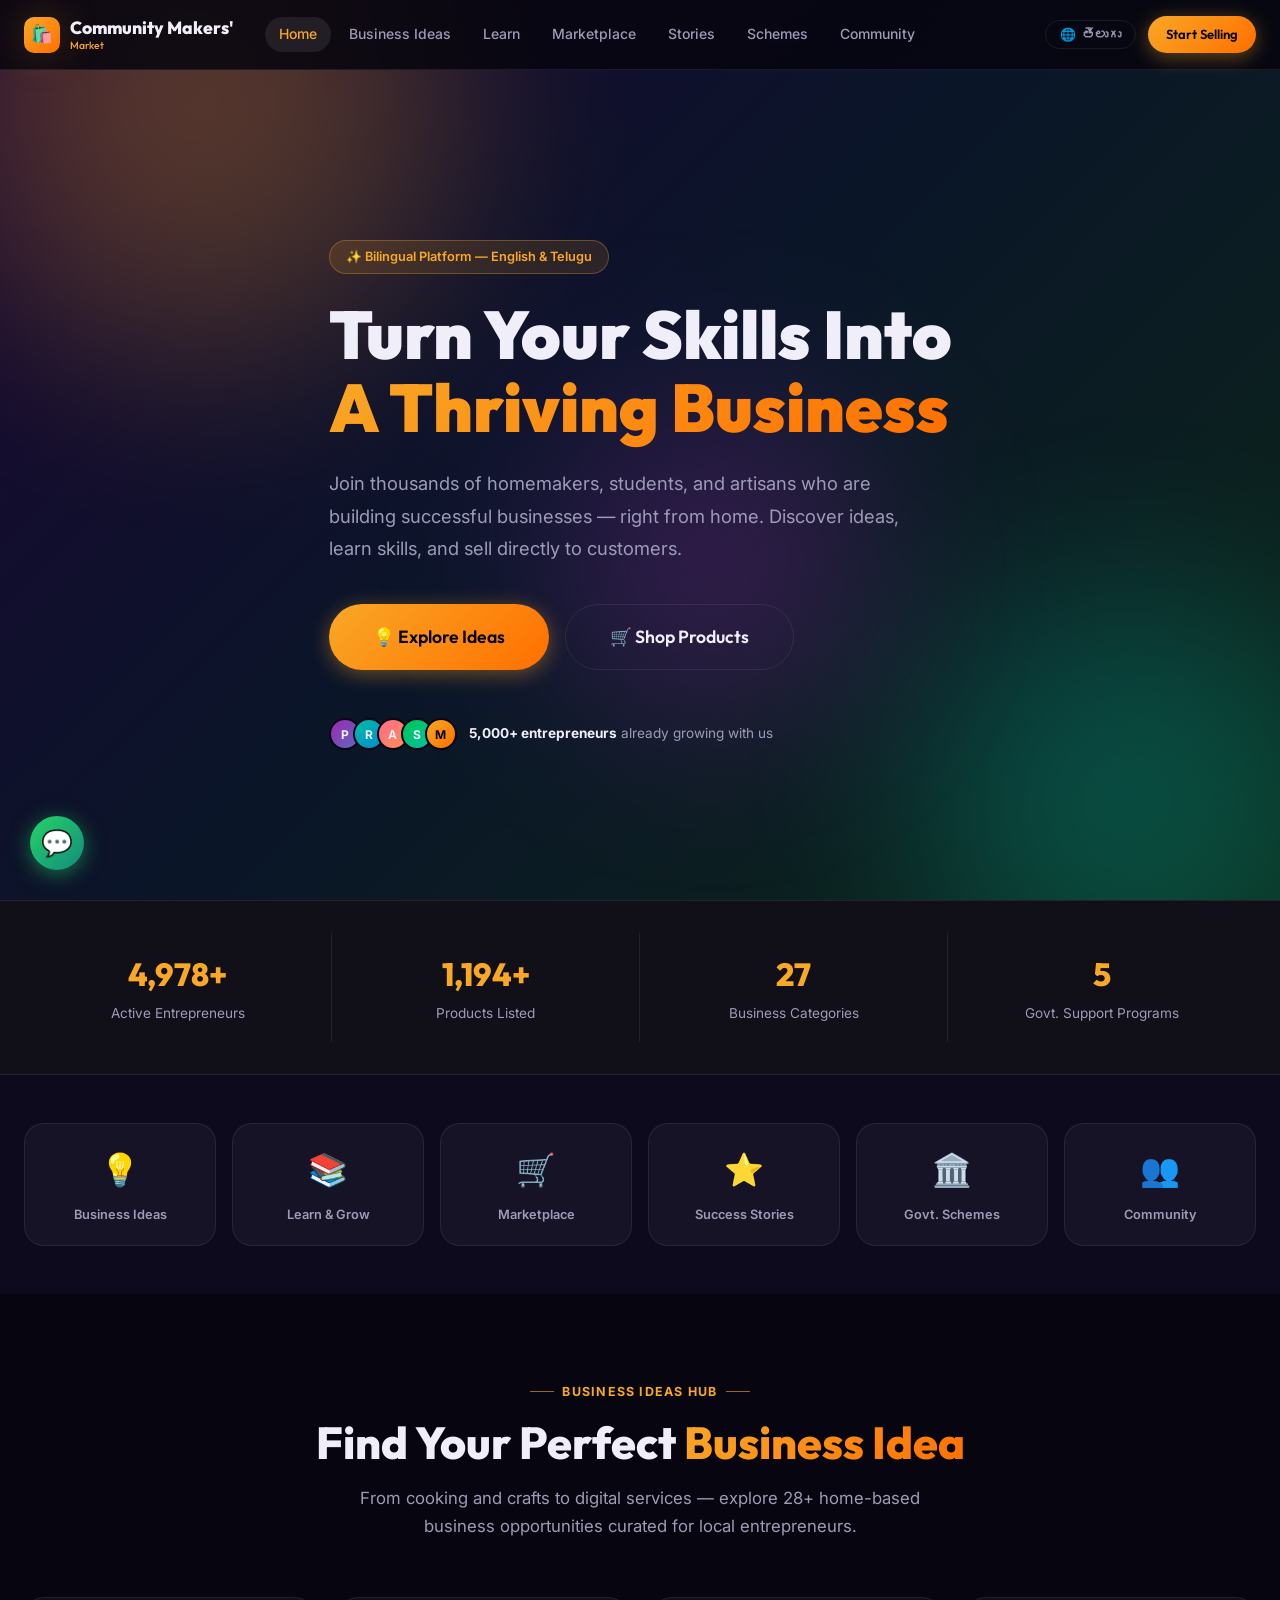
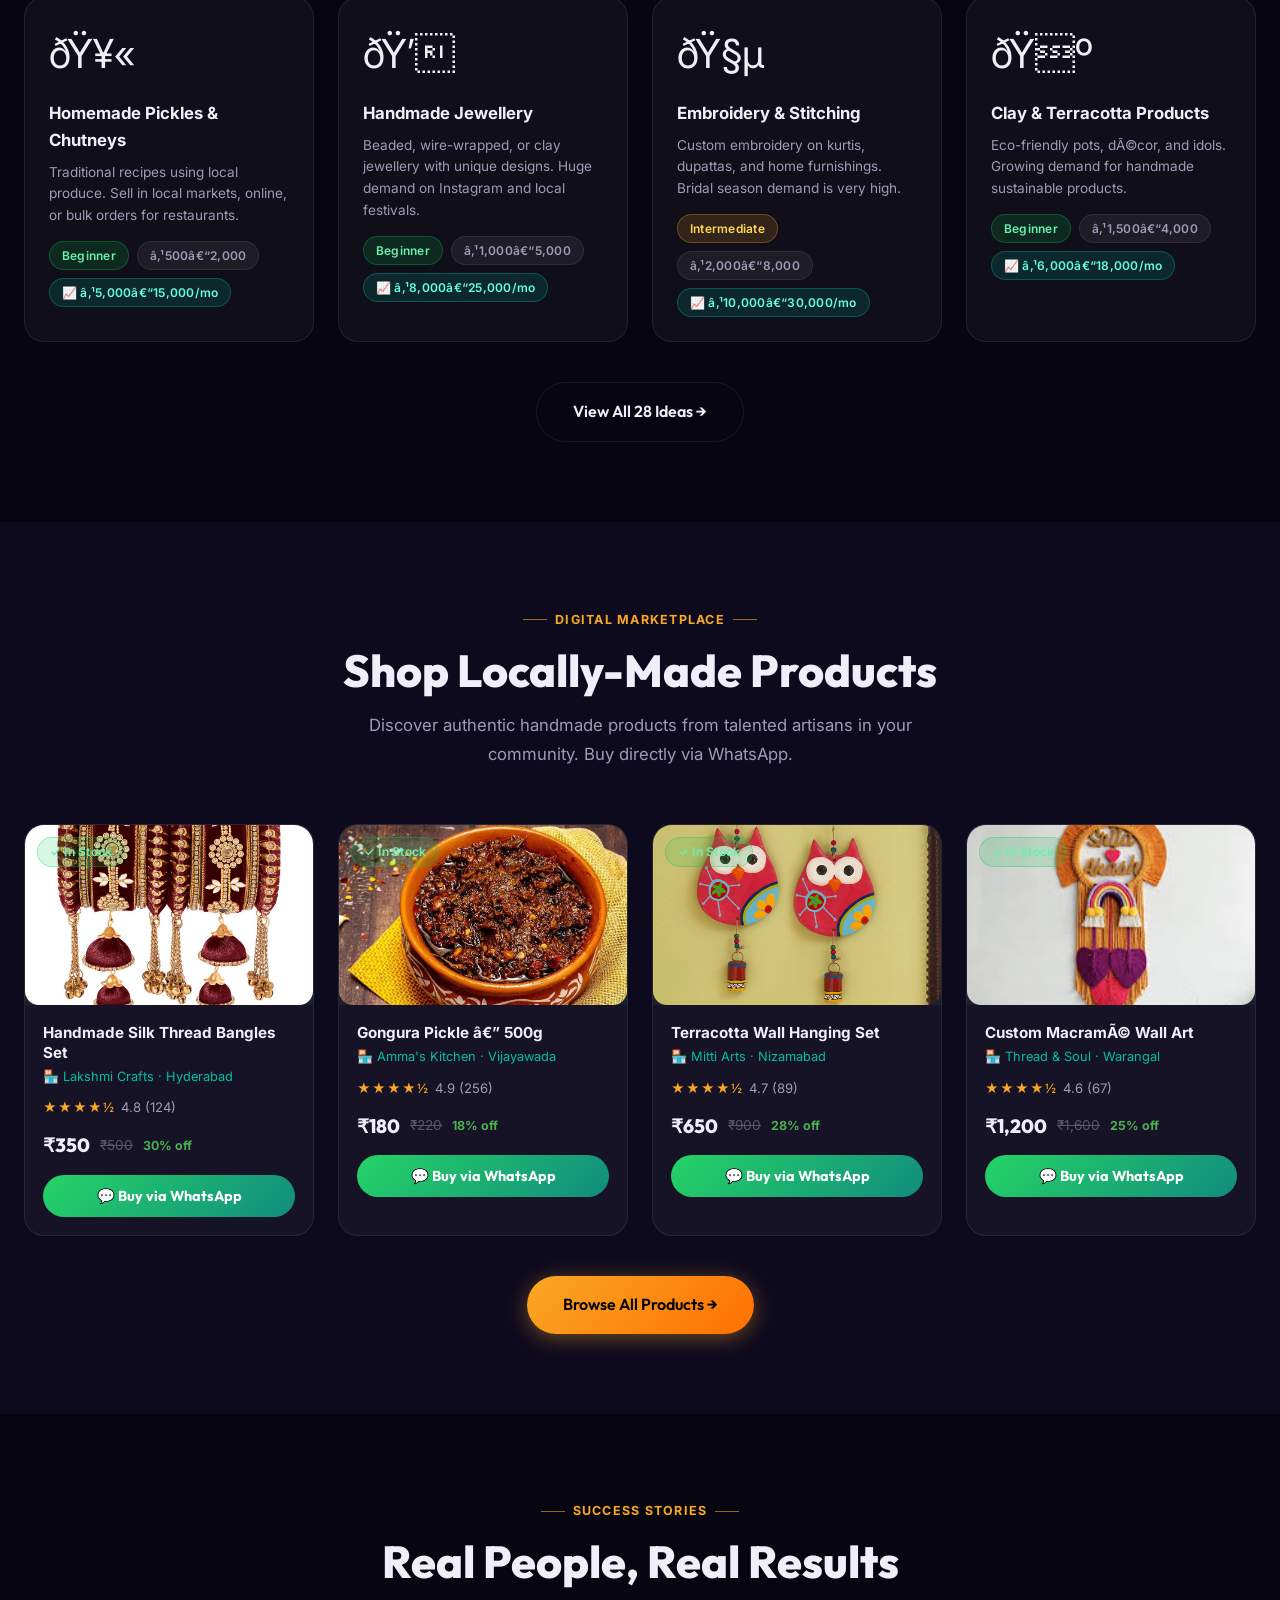
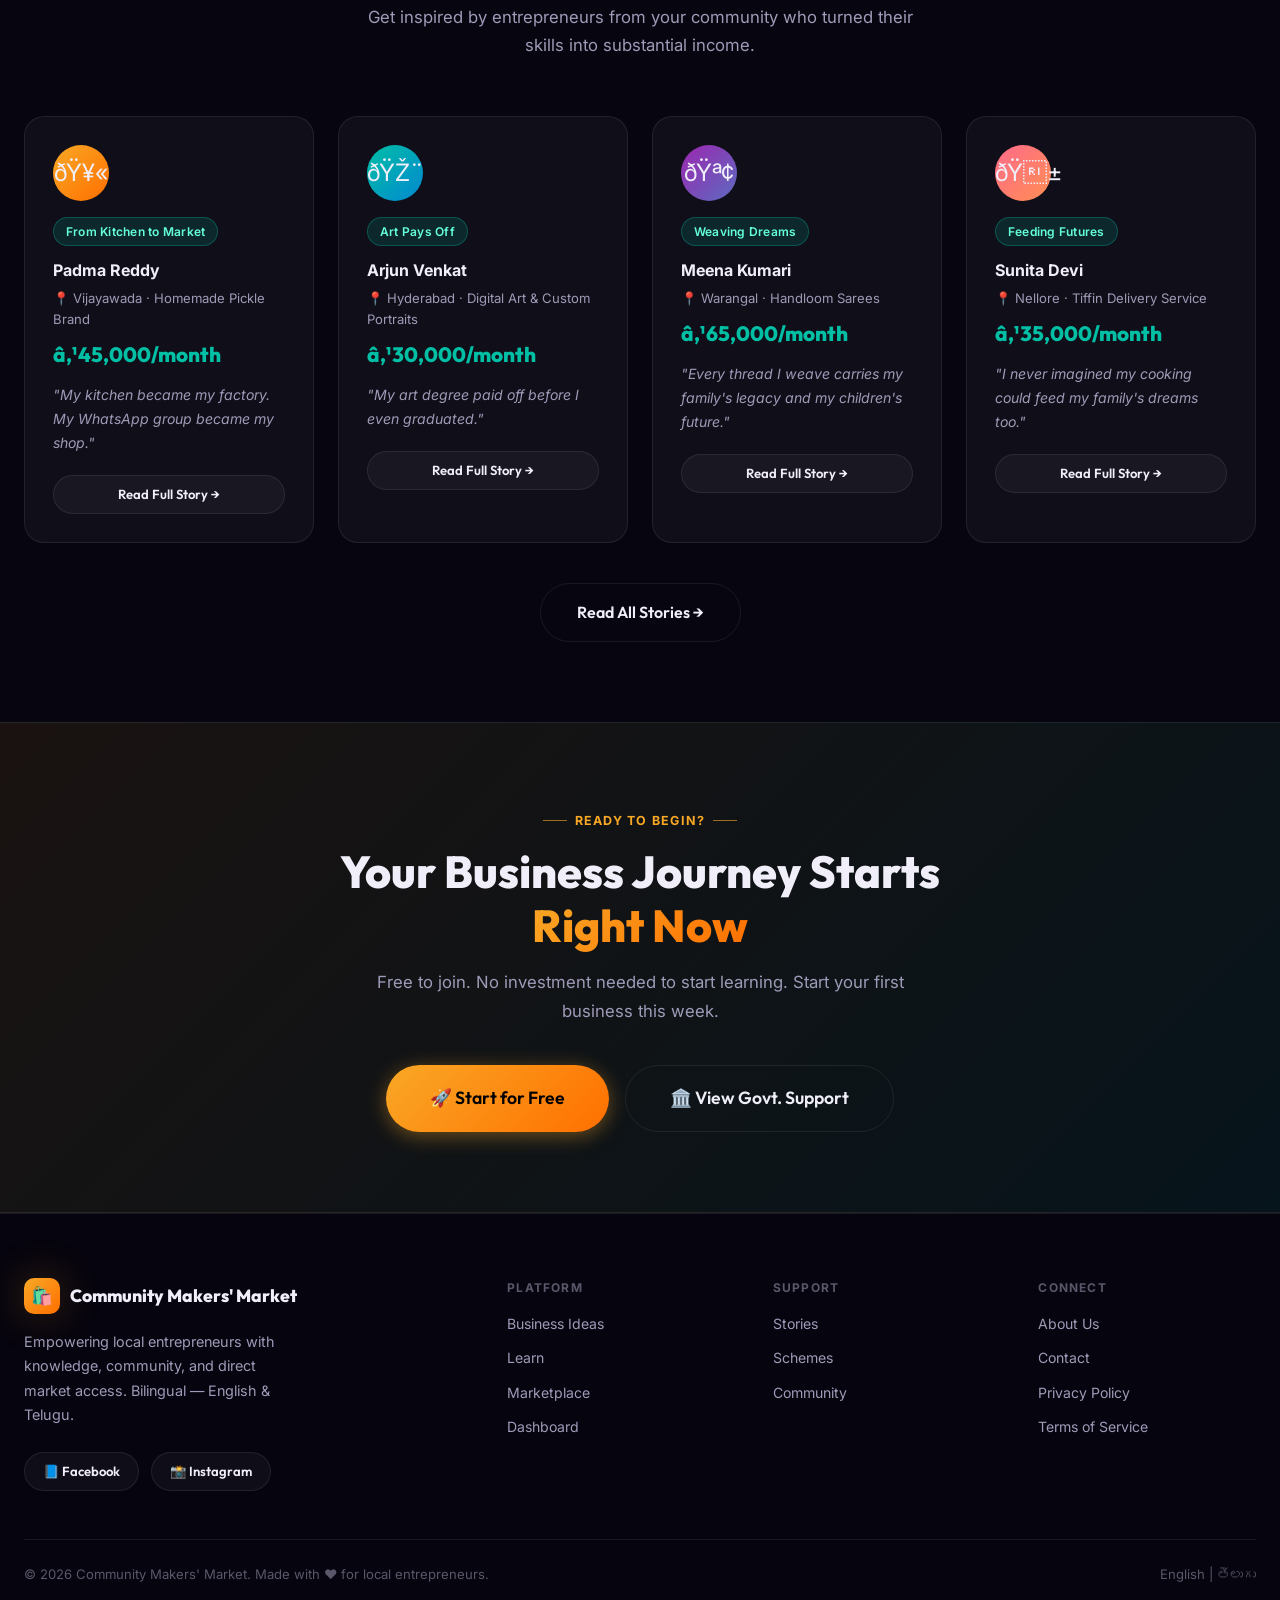
==== commit 0d336b17: "fix: resolve image loading issues - Rename 'Custom Macrame Wall Art.jpg' (removed accented e) - Rena" ====
--- a/index.html
+++ b/index.html
@@ -353,10 +353,14 @@
     const inStock = CMM.t('badge.in.stock');
     const buyBtn = CMM.t('btn.buy.whatsapp');
     const offLabel = CMM.t('market.off') || 'off';
+    const resolvedImg = CMM.imgPath(p.image);
+    const imgHtml = resolvedImg
+      ? `<img src="${resolvedImg}" alt="${p.name}" style="width:100%;height:100%;object-fit:cover;border-radius:var(--radius-md)" onerror="this.style.display='none';this.nextElementSibling.style.display='flex'" /><span style="display:none;font-size:4rem;position:absolute;inset:0;align-items:center;justify-content:center">${p.emoji}</span>`
+      : `<span>${p.emoji}</span>`;
     c.innerHTML += `
       <div class="product-card reveal reveal-delay-${i+1}">
-        <div class="product-image">
-          <span>${p.emoji}</span>
+        <div class="product-image" style="position:relative;overflow:hidden">
+          ${imgHtml}
           <span class="product-badge badge badge-green">${inStock}</span>
         </div>
         <div class="product-body">
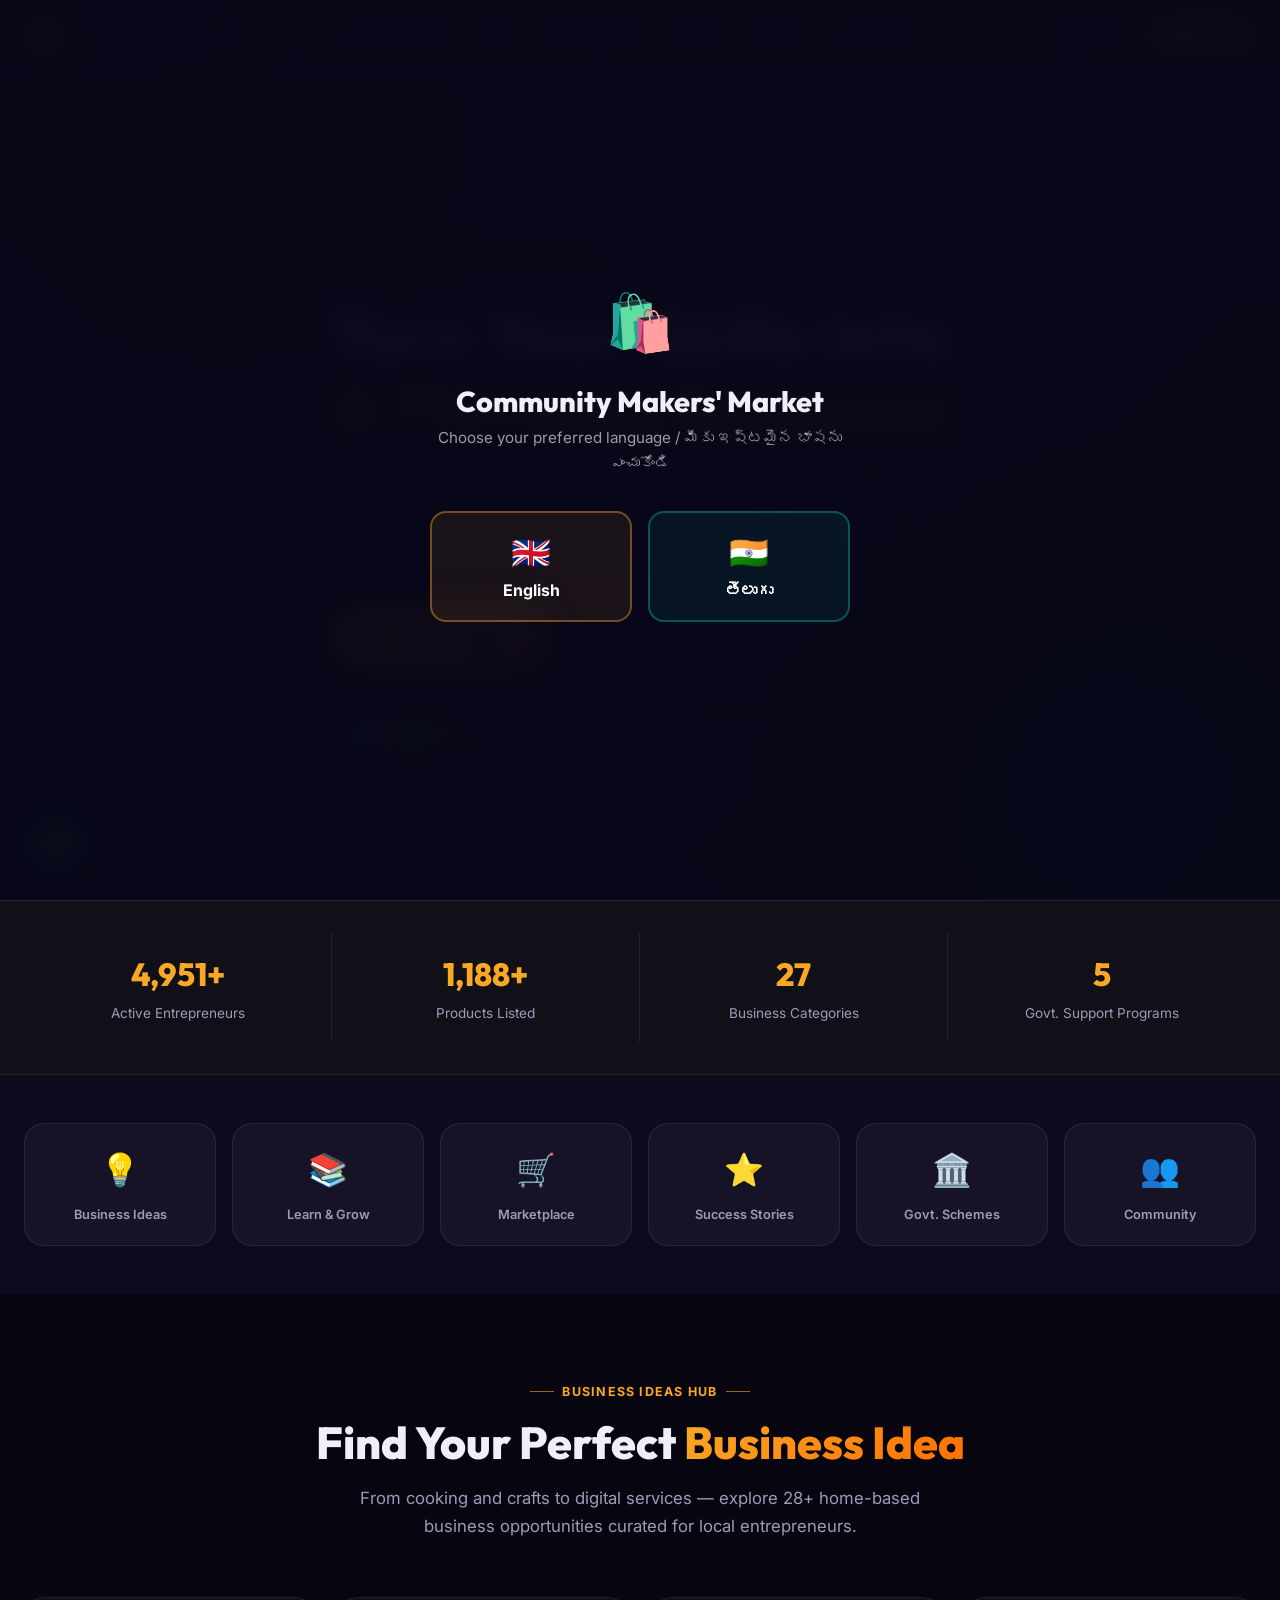
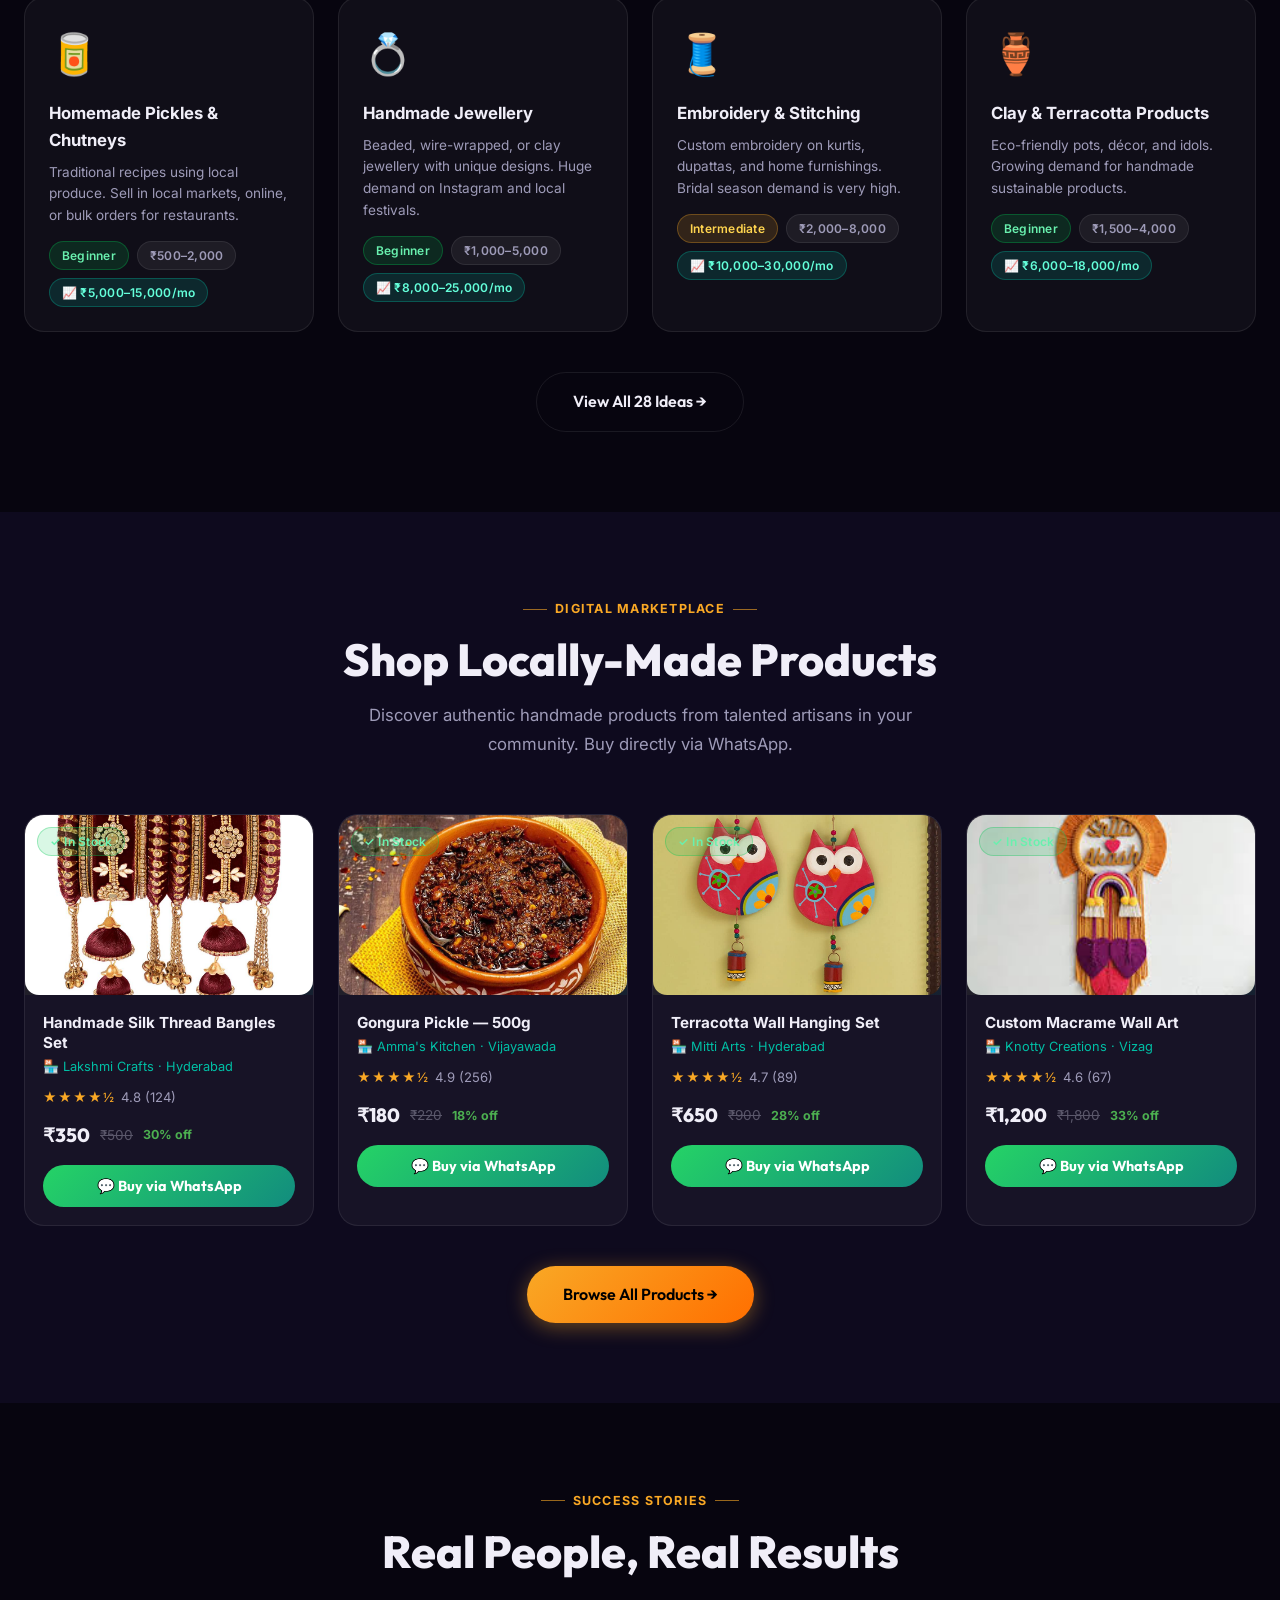
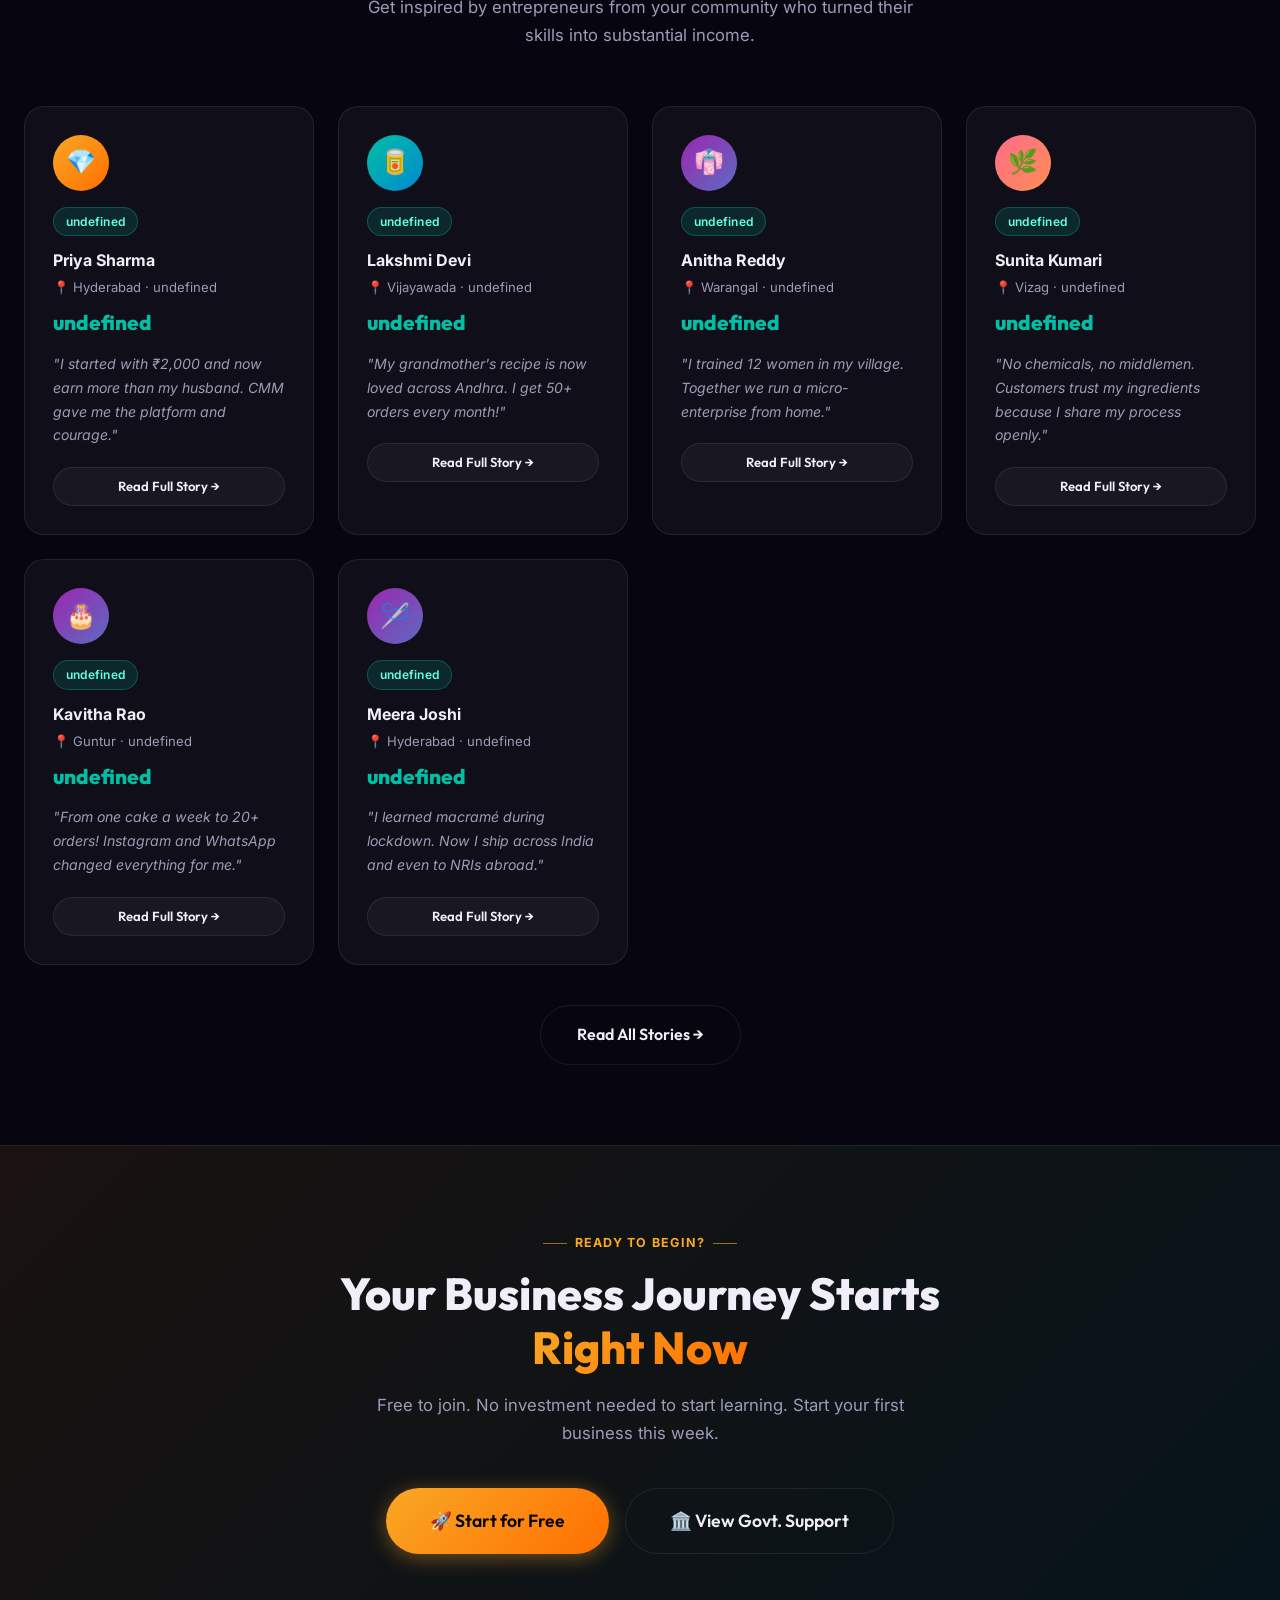
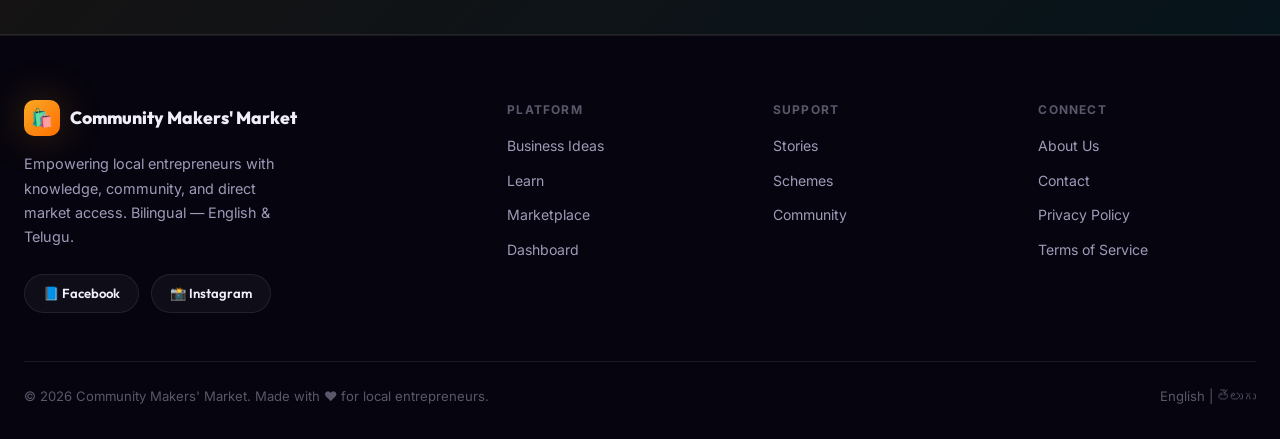
==== commit 3453b192: "feat: full PRD restructure - seller system, dashboard, new pages" ====
--- a/index.html
+++ b/index.html
@@ -322,6 +322,7 @@
 
 <script src="js/translations.js"></script>
 <script src="js/data.js"></script>
+<script src="js/store.js"></script>
 <script src="js/main.js"></script>
 <script>
 const diffBadgeClass = { beginner: 'badge-green', intermediate: 'badge-gold', advanced: 'badge-rose' };
